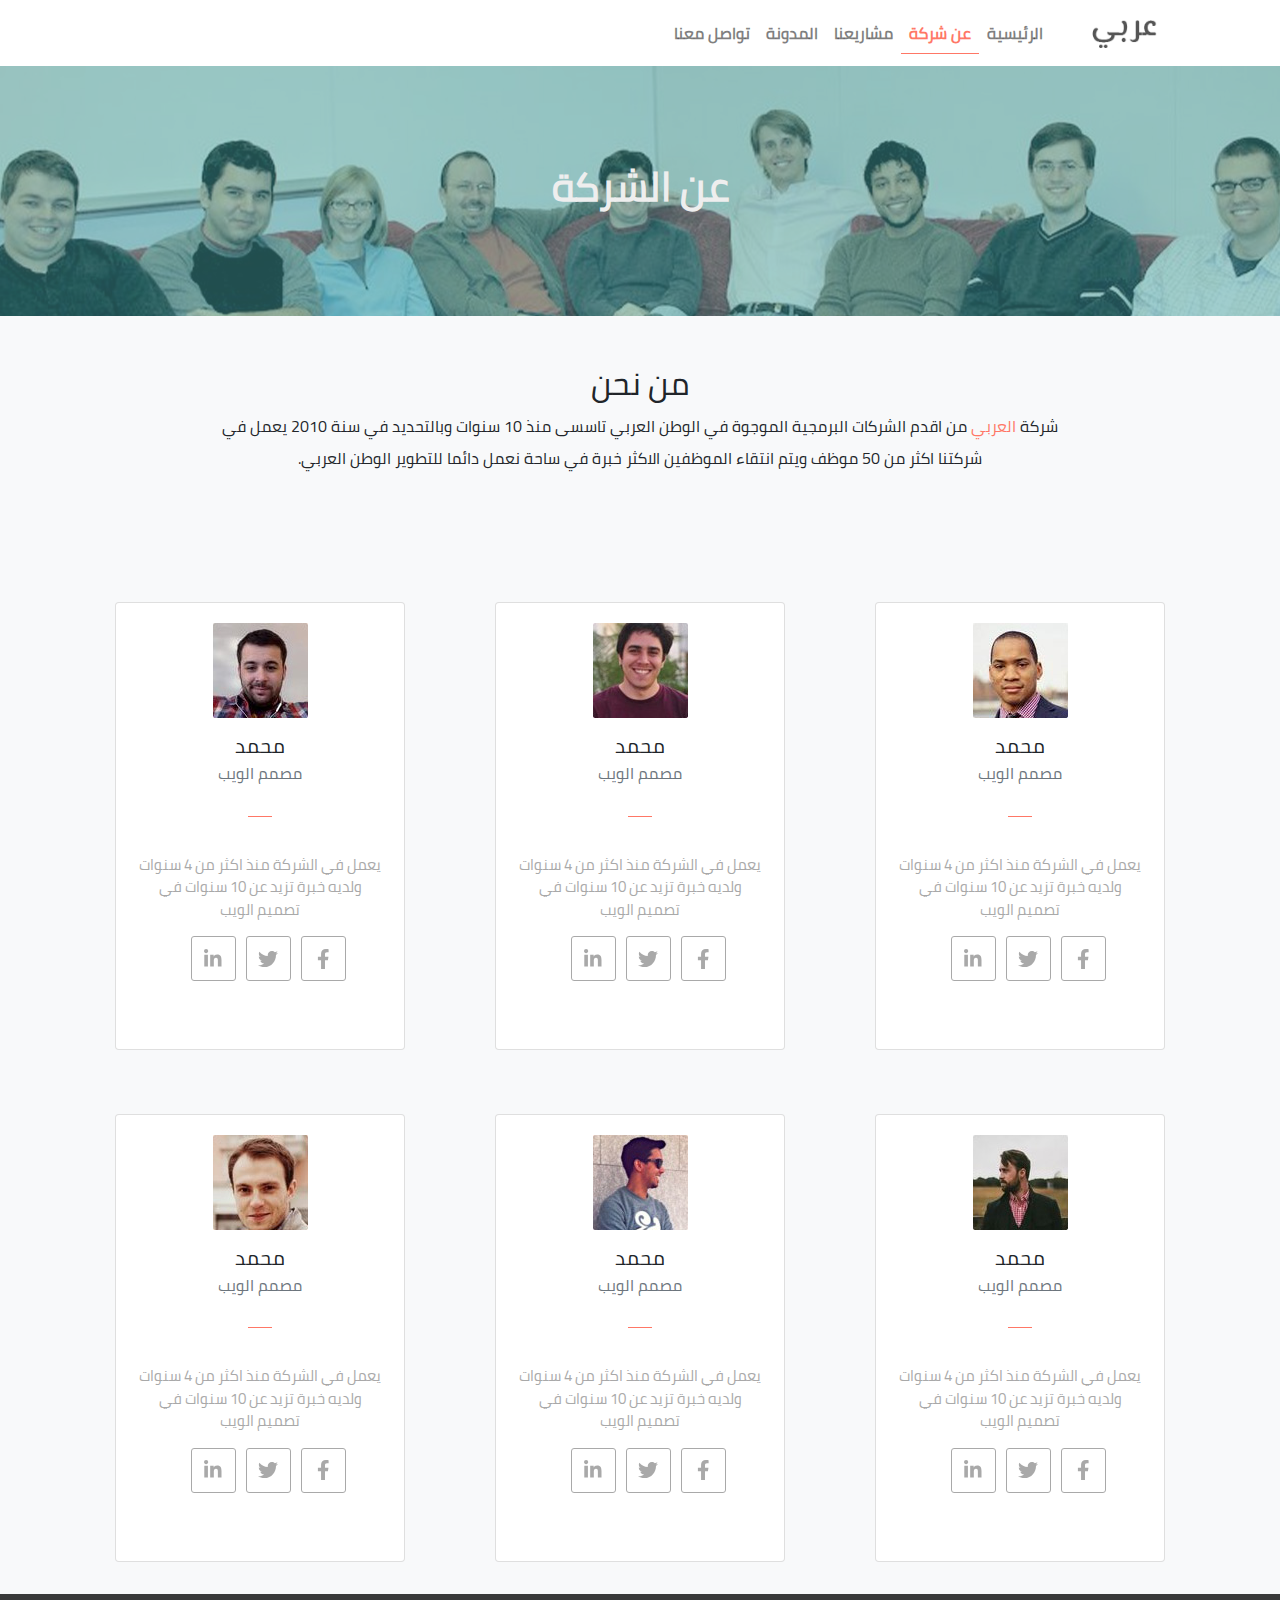
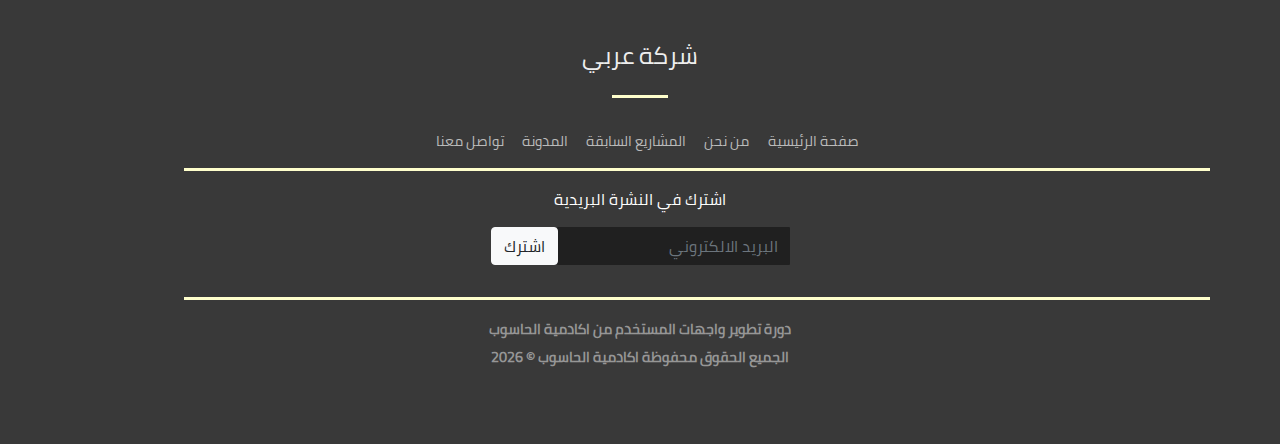
==== about.html @ d9197313 "Build Files Uploaded" ====
<!doctype html><html lang="en"><head><meta charset="UTF-8"><meta http-equiv="X-UA-Compatible" content="IE=edge"><meta name="viewport" content="width=device-width,initial-scale=1"><title>شركة عربي | عن الشركة</title><script defer="defer" src="js/bundle.js"></script><link href="css/style.css" rel="stylesheet"></head><body><div class="container-fluid bg-light"><section class="top-menu"><nav class="navbar navbar-expand-lg navbar-light w-100"><button class="navbar-toggler" type="button" data-toggle="collapse" data-target="#navbarSupportedContent" aria-controls="navbarSupportedContent" aria-expanded="false" aria-label="Toggle navigation"><span class="navbar-toggler-icon"></span></button> <a href="index.html" class="navbar-brand p-0"><img src="./images/logo.png" alt="logo"></a><div class="collapse navbar-collapse" id="navbarSupportedContent"><ul class="navbar-nav ml-auto"><li class="nav-item py-2"><a class="nav-link" href="/index.html">الرئيسية</a></li><li class="nav-item py-2"><a class="nav-link" href="/about.html">عن شركة</a></li><li class="nav-item py-2"><a class="nav-link" href="/projects.html">مشاريعنا</a></li><li class="nav-item py-2"><a class="nav-link" href="/blog.html">المدونة</a></li><li class="nav-item py-2"><a class="nav-link" href="/contact.html">تواصل معنا</a></li></ul></div></nav></section><section class="banner banner-about"><div class="row"><div class="col-12"><div id="banner-img"><div class="overlay"><h1 class="title">عن الشركة</h1></div></div></div></div></section><section class="who-are-we my-5"><div class="row justify-content-center"><div class="col-8"><div class="text-center"><h2>من نحن</h2><p class="custom-paragraph mb-5">شركة <span class="company-name">العربي</span> من اقدم الشركات البرمجية الموجوة في الوطن العربي تاسسى منذ 10 سنوات وبالتحديد في سنة 2010 يعمل في شركتنا اكثر من 50 موظف ويتم انتقاء الموظفين الاكثر خبرة في ساحة نعمل دائما للتطوير الوطن العربي.</p></div></div></div></section><div class="our-team"><div class="container"><div class="row mt-5"><div class="col-md-6 col-lg-4 d-flex justify-content-center py-2"><div class="card my-4"><div class="card-body text-center mb-5" style="width:18rem"><img src="./images/team1.jpg" alt="team"><h5 class="card-title mt-3">محمد</h5><h6 class="card-subtitle mb-3 text-muted">مصمم الويب</h6><hr class="our-team-line"><p class="card-text">يعمل في الشركة منذ اكثر من 4 سنوات ولديه خبرة تزيد عن 10 سنوات في تصميم الويب</p><div class="social-about"><a href="#" class="linkedin-social one-social"><i class="fab fa-linkedin-in fa-lg"></i></a> <a href="#" class="twitter-social one-social"><i class="fab fa-twitter fa-lg"></i></a> <a href="#" class="facebook-social one-social"><i class="fab fa-facebook-f fa-lg"></i></a></div></div></div></div><div class="col-md-6 col-lg-4 d-flex justify-content-center py-2"><div class="card my-4"><div class="card-body text-center mb-5" style="width:18rem"><img src="./images/team2.jpg" alt="team"><h5 class="card-title mt-3">محمد</h5><h6 class="card-subtitle mb-3 text-muted">مصمم الويب</h6><hr class="our-team-line"><p class="card-text">يعمل في الشركة منذ اكثر من 4 سنوات ولديه خبرة تزيد عن 10 سنوات في تصميم الويب</p><div class="social-about"><a href="#" class="linkedin-social one-social"><i class="fab fa-linkedin-in fa-lg"></i></a> <a href="#" class="twitter-social one-social"><i class="fab fa-twitter fa-lg"></i></a> <a href="#" class="facebook-social one-social"><i class="fab fa-facebook-f fa-lg"></i></a></div></div></div></div><div class="col-md-6 col-lg-4 d-flex justify-content-center py-2"><div class="card my-4"><div class="card-body text-center mb-5" style="width:18rem"><img src="./images/team3.jpg" alt="team"><h5 class="card-title mt-3">محمد</h5><h6 class="card-subtitle mb-3 text-muted">مصمم الويب</h6><hr class="our-team-line"><p class="card-text">يعمل في الشركة منذ اكثر من 4 سنوات ولديه خبرة تزيد عن 10 سنوات في تصميم الويب</p><div class="social-about"><a href="#" class="linkedin-social one-social"><i class="fab fa-linkedin-in fa-lg"></i></a> <a href="#" class="twitter-social one-social"><i class="fab fa-twitter fa-lg"></i></a> <a href="#" class="facebook-social one-social"><i class="fab fa-facebook-f fa-lg"></i></a></div></div></div></div><div class="col-md-6 col-lg-4 d-flex justify-content-center py-2"><div class="card my-4"><div class="card-body text-center mb-5" style="width:18rem"><img src="./images/team4.jpg" alt="team"><h5 class="card-title mt-3">محمد</h5><h6 class="card-subtitle mb-3 text-muted">مصمم الويب</h6><hr class="our-team-line"><p class="card-text">يعمل في الشركة منذ اكثر من 4 سنوات ولديه خبرة تزيد عن 10 سنوات في تصميم الويب</p><div class="social-about"><a href="#" class="linkedin-social one-social"><i class="fab fa-linkedin-in fa-lg"></i></a> <a href="#" class="twitter-social one-social"><i class="fab fa-twitter fa-lg"></i></a> <a href="#" class="facebook-social one-social"><i class="fab fa-facebook-f fa-lg"></i></a></div></div></div></div><div class="col-md-6 col-lg-4 d-flex justify-content-center py-2"><div class="card my-4"><div class="card-body text-center mb-5" style="width:18rem"><img src="./images/team5.jpg" alt="team"><h5 class="card-title mt-3">محمد</h5><h6 class="card-subtitle mb-3 text-muted">مصمم الويب</h6><hr class="our-team-line"><p class="card-text">يعمل في الشركة منذ اكثر من 4 سنوات ولديه خبرة تزيد عن 10 سنوات في تصميم الويب</p><div class="social-about"><a href="#" class="linkedin-social one-social"><i class="fab fa-linkedin-in fa-lg"></i></a> <a href="#" class="twitter-social one-social"><i class="fab fa-twitter fa-lg"></i></a> <a href="#" class="facebook-social one-social"><i class="fab fa-facebook-f fa-lg"></i></a></div></div></div></div><div class="col-md-6 col-lg-4 d-flex justify-content-center py-2"><div class="card my-4"><div class="card-body text-center mb-5" style="width:18rem"><img src="./images/team6.jpg" alt="team"><h5 class="card-title mt-3">محمد</h5><h6 class="card-subtitle mb-3 text-muted">مصمم الويب</h6><hr class="our-team-line"><p class="card-text">يعمل في الشركة منذ اكثر من 4 سنوات ولديه خبرة تزيد عن 10 سنوات في تصميم الويب</p><div class="social-about"><a href="#" class="linkedin-social one-social"><i class="fab fa-linkedin-in fa-lg"></i></a> <a href="#" class="twitter-social one-social"><i class="fab fa-twitter fa-lg"></i></a> <a href="#" class="facebook-social one-social"><i class="fab fa-facebook-f fa-lg"></i></a></div></div></div></div></div></div></div></div><footer><div class="container"><div class="row text-cnetr"><div class="col-12 text-center"><h2 class="mt-5">شركة عربي</h2><hr class="line1"></div><div id="footer-nav-links" class="col-12 text-center mt-2"><a href=".">صفحة الرئيسية</a> <a href="about.html">من نحن </a><a href="projects.html">المشاريع السابقة </a><a href="blog.html">المدونة </a><a href="contact.html">تواصل معنا</a></div><hr class="line2"><div class="col-12 text-center"><label class="custom-heading text-white mb-3">اشترك في النشرة البريدية</label><form class="form form-inline justify-content-center"><div class="input-group input-group-lg mb-3"><div class="input-group-prepend"><input class="form-control" placeholder="البريد الالكتروني" aria-label="Example text with button addon" aria-describedby="button-addon1"></div><button class="btn btn-light" type="button" id="button-addon1">اشترك</button></div></form></div><hr class="line2"><div class="col-12 text-center"><a href="#" class="copyright-link copyright">دورة تطوير واجهات المستخدم من اكادمية الحاسوب</a><h5 class="copyright mt-2">الجميع الحقوق محفوظة اكادمية الحاسوب &copy; <span id="year"></span></h5></div></div></div></footer><script src="285ccde093209b141fe2.js"></script></body></html>
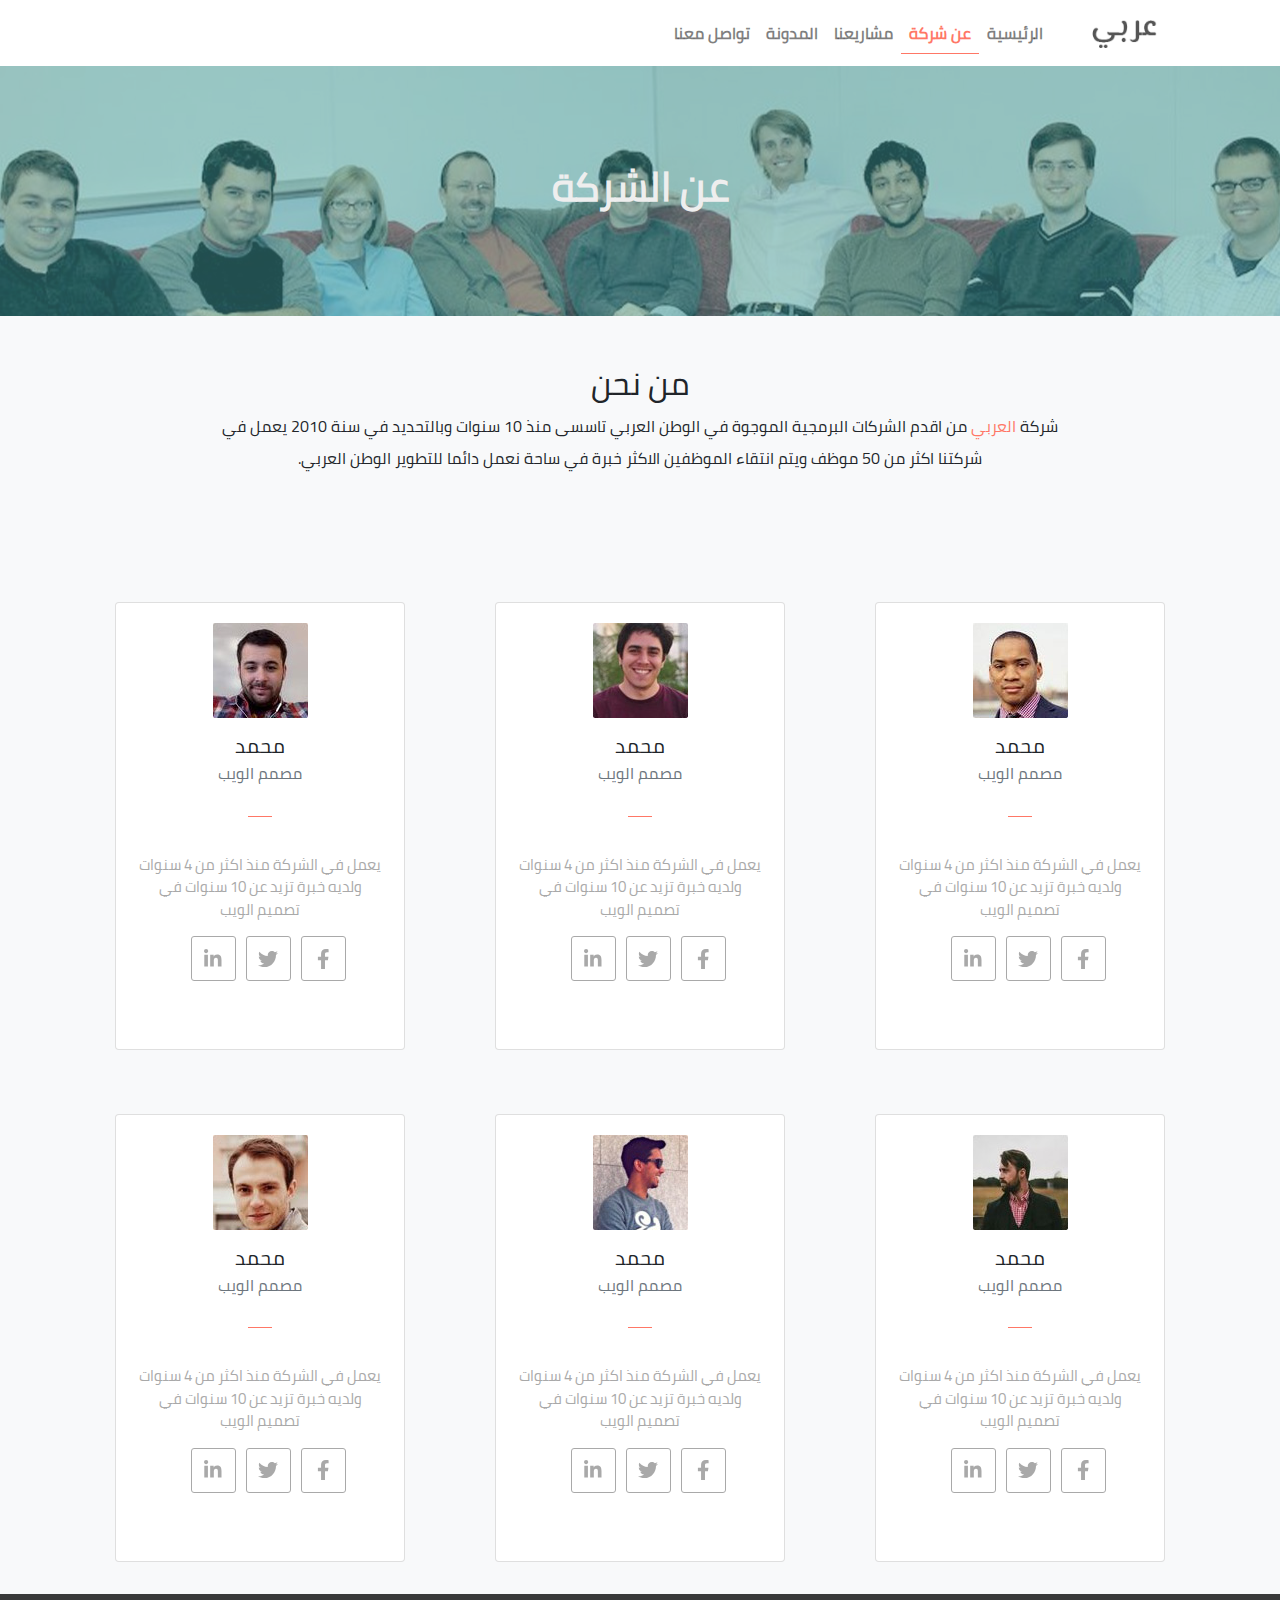
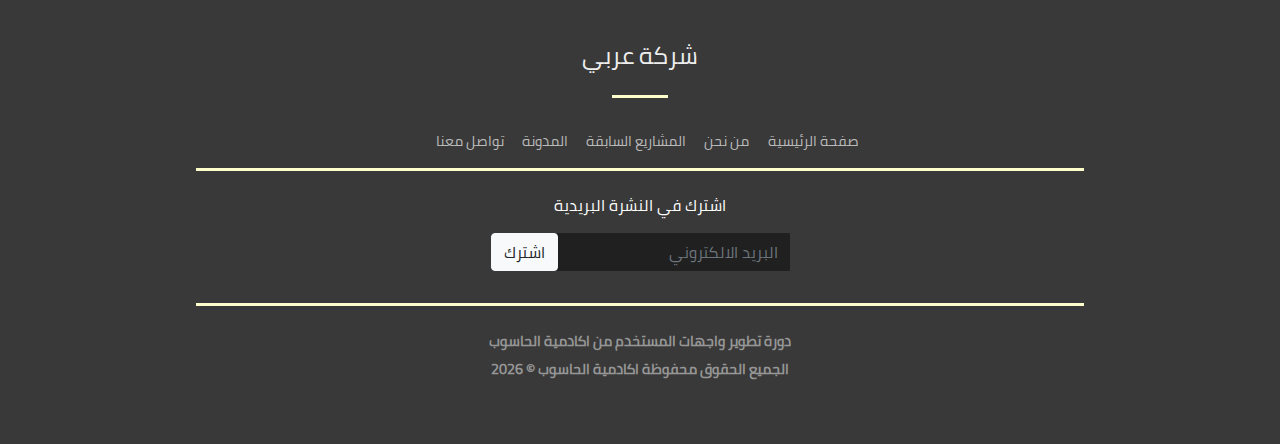
==== commit 308733a0: "Footer Files have Changed" ====
--- a/about.html
+++ b/about.html
@@ -1 +1 @@
-<!doctype html><html lang="en"><head><meta charset="UTF-8"><meta http-equiv="X-UA-Compatible" content="IE=edge"><meta name="viewport" content="width=device-width,initial-scale=1"><title>شركة عربي | عن الشركة</title><script defer="defer" src="js/bundle.js"></script><link href="css/style.css" rel="stylesheet"></head><body><div class="container-fluid bg-light"><section class="top-menu"><nav class="navbar navbar-expand-lg navbar-light w-100"><button class="navbar-toggler" type="button" data-toggle="collapse" data-target="#navbarSupportedContent" aria-controls="navbarSupportedContent" aria-expanded="false" aria-label="Toggle navigation"><span class="navbar-toggler-icon"></span></button> <a href="index.html" class="navbar-brand p-0"><img src="./images/logo.png" alt="logo"></a><div class="collapse navbar-collapse" id="navbarSupportedContent"><ul class="navbar-nav ml-auto"><li class="nav-item py-2"><a class="nav-link" href="/index.html">الرئيسية</a></li><li class="nav-item py-2"><a class="nav-link" href="/about.html">عن شركة</a></li><li class="nav-item py-2"><a class="nav-link" href="/projects.html">مشاريعنا</a></li><li class="nav-item py-2"><a class="nav-link" href="/blog.html">المدونة</a></li><li class="nav-item py-2"><a class="nav-link" href="/contact.html">تواصل معنا</a></li></ul></div></nav></section><section class="banner banner-about"><div class="row"><div class="col-12"><div id="banner-img"><div class="overlay"><h1 class="title">عن الشركة</h1></div></div></div></div></section><section class="who-are-we my-5"><div class="row justify-content-center"><div class="col-8"><div class="text-center"><h2>من نحن</h2><p class="custom-paragraph mb-5">شركة <span class="company-name">العربي</span> من اقدم الشركات البرمجية الموجوة في الوطن العربي تاسسى منذ 10 سنوات وبالتحديد في سنة 2010 يعمل في شركتنا اكثر من 50 موظف ويتم انتقاء الموظفين الاكثر خبرة في ساحة نعمل دائما للتطوير الوطن العربي.</p></div></div></div></section><div class="our-team"><div class="container"><div class="row mt-5"><div class="col-md-6 col-lg-4 d-flex justify-content-center py-2"><div class="card my-4"><div class="card-body text-center mb-5" style="width:18rem"><img src="./images/team1.jpg" alt="team"><h5 class="card-title mt-3">محمد</h5><h6 class="card-subtitle mb-3 text-muted">مصمم الويب</h6><hr class="our-team-line"><p class="card-text">يعمل في الشركة منذ اكثر من 4 سنوات ولديه خبرة تزيد عن 10 سنوات في تصميم الويب</p><div class="social-about"><a href="#" class="linkedin-social one-social"><i class="fab fa-linkedin-in fa-lg"></i></a> <a href="#" class="twitter-social one-social"><i class="fab fa-twitter fa-lg"></i></a> <a href="#" class="facebook-social one-social"><i class="fab fa-facebook-f fa-lg"></i></a></div></div></div></div><div class="col-md-6 col-lg-4 d-flex justify-content-center py-2"><div class="card my-4"><div class="card-body text-center mb-5" style="width:18rem"><img src="./images/team2.jpg" alt="team"><h5 class="card-title mt-3">محمد</h5><h6 class="card-subtitle mb-3 text-muted">مصمم الويب</h6><hr class="our-team-line"><p class="card-text">يعمل في الشركة منذ اكثر من 4 سنوات ولديه خبرة تزيد عن 10 سنوات في تصميم الويب</p><div class="social-about"><a href="#" class="linkedin-social one-social"><i class="fab fa-linkedin-in fa-lg"></i></a> <a href="#" class="twitter-social one-social"><i class="fab fa-twitter fa-lg"></i></a> <a href="#" class="facebook-social one-social"><i class="fab fa-facebook-f fa-lg"></i></a></div></div></div></div><div class="col-md-6 col-lg-4 d-flex justify-content-center py-2"><div class="card my-4"><div class="card-body text-center mb-5" style="width:18rem"><img src="./images/team3.jpg" alt="team"><h5 class="card-title mt-3">محمد</h5><h6 class="card-subtitle mb-3 text-muted">مصمم الويب</h6><hr class="our-team-line"><p class="card-text">يعمل في الشركة منذ اكثر من 4 سنوات ولديه خبرة تزيد عن 10 سنوات في تصميم الويب</p><div class="social-about"><a href="#" class="linkedin-social one-social"><i class="fab fa-linkedin-in fa-lg"></i></a> <a href="#" class="twitter-social one-social"><i class="fab fa-twitter fa-lg"></i></a> <a href="#" class="facebook-social one-social"><i class="fab fa-facebook-f fa-lg"></i></a></div></div></div></div><div class="col-md-6 col-lg-4 d-flex justify-content-center py-2"><div class="card my-4"><div class="card-body text-center mb-5" style="width:18rem"><img src="./images/team4.jpg" alt="team"><h5 class="card-title mt-3">محمد</h5><h6 class="card-subtitle mb-3 text-muted">مصمم الويب</h6><hr class="our-team-line"><p class="card-text">يعمل في الشركة منذ اكثر من 4 سنوات ولديه خبرة تزيد عن 10 سنوات في تصميم الويب</p><div class="social-about"><a href="#" class="linkedin-social one-social"><i class="fab fa-linkedin-in fa-lg"></i></a> <a href="#" class="twitter-social one-social"><i class="fab fa-twitter fa-lg"></i></a> <a href="#" class="facebook-social one-social"><i class="fab fa-facebook-f fa-lg"></i></a></div></div></div></div><div class="col-md-6 col-lg-4 d-flex justify-content-center py-2"><div class="card my-4"><div class="card-body text-center mb-5" style="width:18rem"><img src="./images/team5.jpg" alt="team"><h5 class="card-title mt-3">محمد</h5><h6 class="card-subtitle mb-3 text-muted">مصمم الويب</h6><hr class="our-team-line"><p class="card-text">يعمل في الشركة منذ اكثر من 4 سنوات ولديه خبرة تزيد عن 10 سنوات في تصميم الويب</p><div class="social-about"><a href="#" class="linkedin-social one-social"><i class="fab fa-linkedin-in fa-lg"></i></a> <a href="#" class="twitter-social one-social"><i class="fab fa-twitter fa-lg"></i></a> <a href="#" class="facebook-social one-social"><i class="fab fa-facebook-f fa-lg"></i></a></div></div></div></div><div class="col-md-6 col-lg-4 d-flex justify-content-center py-2"><div class="card my-4"><div class="card-body text-center mb-5" style="width:18rem"><img src="./images/team6.jpg" alt="team"><h5 class="card-title mt-3">محمد</h5><h6 class="card-subtitle mb-3 text-muted">مصمم الويب</h6><hr class="our-team-line"><p class="card-text">يعمل في الشركة منذ اكثر من 4 سنوات ولديه خبرة تزيد عن 10 سنوات في تصميم الويب</p><div class="social-about"><a href="#" class="linkedin-social one-social"><i class="fab fa-linkedin-in fa-lg"></i></a> <a href="#" class="twitter-social one-social"><i class="fab fa-twitter fa-lg"></i></a> <a href="#" class="facebook-social one-social"><i class="fab fa-facebook-f fa-lg"></i></a></div></div></div></div></div></div></div></div><footer><div class="container"><div class="row text-cnetr"><div class="col-12 text-center"><h2 class="mt-5">شركة عربي</h2><hr class="line1"></div><div id="footer-nav-links" class="col-12 text-center mt-2"><a href=".">صفحة الرئيسية</a> <a href="about.html">من نحن </a><a href="projects.html">المشاريع السابقة </a><a href="blog.html">المدونة </a><a href="contact.html">تواصل معنا</a></div><hr class="line2"><div class="col-12 text-center"><label class="custom-heading text-white mb-3">اشترك في النشرة البريدية</label><form class="form form-inline justify-content-center"><div class="input-group input-group-lg mb-3"><div class="input-group-prepend"><input class="form-control" placeholder="البريد الالكتروني" aria-label="Example text with button addon" aria-describedby="button-addon1"></div><button class="btn btn-light" type="button" id="button-addon1">اشترك</button></div></form></div><hr class="line2"><div class="col-12 text-center"><a href="#" class="copyright-link copyright">دورة تطوير واجهات المستخدم من اكادمية الحاسوب</a><h5 class="copyright mt-2">الجميع الحقوق محفوظة اكادمية الحاسوب &copy; <span id="year"></span></h5></div></div></div></footer><script src="285ccde093209b141fe2.js"></script></body></html>+<!doctype html><html lang="en"><head><meta charset="UTF-8"><meta http-equiv="X-UA-Compatible" content="IE=edge"><meta name="viewport" content="width=device-width,initial-scale=1"><title>شركة عربي | عن الشركة</title><script defer="defer" src="js/bundle.js"></script><link href="css/style.css" rel="stylesheet"></head><body><div class="container-fluid bg-light"><section class="top-menu"><nav class="navbar navbar-expand-lg navbar-light w-100"><button class="navbar-toggler" type="button" data-toggle="collapse" data-target="#navbarSupportedContent" aria-controls="navbarSupportedContent" aria-expanded="false" aria-label="Toggle navigation"><span class="navbar-toggler-icon"></span></button> <a href="index.html" class="navbar-brand p-0"><img src="./images/logo.png" alt="logo"></a><div class="collapse navbar-collapse" id="navbarSupportedContent"><ul class="navbar-nav ml-auto"><li class="nav-item py-2"><a class="nav-link" href="/index.html">الرئيسية</a></li><li class="nav-item py-2"><a class="nav-link" href="/about.html">عن شركة</a></li><li class="nav-item py-2"><a class="nav-link" href="/projects.html">مشاريعنا</a></li><li class="nav-item py-2"><a class="nav-link" href="/blog.html">المدونة</a></li><li class="nav-item py-2"><a class="nav-link" href="/contact.html">تواصل معنا</a></li></ul></div></nav></section><section class="banner banner-about"><div class="row"><div class="col-12"><div id="banner-img"><div class="overlay"><h1 class="title">عن الشركة</h1></div></div></div></div></section><section class="who-are-we my-5"><div class="row justify-content-center"><div class="col-8"><div class="text-center"><h2>من نحن</h2><p class="custom-paragraph mb-5">شركة <span class="company-name">العربي</span> من اقدم الشركات البرمجية الموجوة في الوطن العربي تاسسى منذ 10 سنوات وبالتحديد في سنة 2010 يعمل في شركتنا اكثر من 50 موظف ويتم انتقاء الموظفين الاكثر خبرة في ساحة نعمل دائما للتطوير الوطن العربي.</p></div></div></div></section><div class="our-team"><div class="container"><div class="row mt-5"><div class="col-md-6 col-lg-4 d-flex justify-content-center py-2"><div class="card my-4"><div class="card-body text-center mb-5" style="width:18rem"><img src="./images/team1.jpg" alt="team"><h5 class="card-title mt-3">محمد</h5><h6 class="card-subtitle mb-3 text-muted">مصمم الويب</h6><hr class="our-team-line"><p class="card-text">يعمل في الشركة منذ اكثر من 4 سنوات ولديه خبرة تزيد عن 10 سنوات في تصميم الويب</p><div class="social-about"><a href="#" class="linkedin-social one-social"><i class="fab fa-linkedin-in fa-lg"></i></a> <a href="#" class="twitter-social one-social"><i class="fab fa-twitter fa-lg"></i></a> <a href="#" class="facebook-social one-social"><i class="fab fa-facebook-f fa-lg"></i></a></div></div></div></div><div class="col-md-6 col-lg-4 d-flex justify-content-center py-2"><div class="card my-4"><div class="card-body text-center mb-5" style="width:18rem"><img src="./images/team2.jpg" alt="team"><h5 class="card-title mt-3">محمد</h5><h6 class="card-subtitle mb-3 text-muted">مصمم الويب</h6><hr class="our-team-line"><p class="card-text">يعمل في الشركة منذ اكثر من 4 سنوات ولديه خبرة تزيد عن 10 سنوات في تصميم الويب</p><div class="social-about"><a href="#" class="linkedin-social one-social"><i class="fab fa-linkedin-in fa-lg"></i></a> <a href="#" class="twitter-social one-social"><i class="fab fa-twitter fa-lg"></i></a> <a href="#" class="facebook-social one-social"><i class="fab fa-facebook-f fa-lg"></i></a></div></div></div></div><div class="col-md-6 col-lg-4 d-flex justify-content-center py-2"><div class="card my-4"><div class="card-body text-center mb-5" style="width:18rem"><img src="./images/team3.jpg" alt="team"><h5 class="card-title mt-3">محمد</h5><h6 class="card-subtitle mb-3 text-muted">مصمم الويب</h6><hr class="our-team-line"><p class="card-text">يعمل في الشركة منذ اكثر من 4 سنوات ولديه خبرة تزيد عن 10 سنوات في تصميم الويب</p><div class="social-about"><a href="#" class="linkedin-social one-social"><i class="fab fa-linkedin-in fa-lg"></i></a> <a href="#" class="twitter-social one-social"><i class="fab fa-twitter fa-lg"></i></a> <a href="#" class="facebook-social one-social"><i class="fab fa-facebook-f fa-lg"></i></a></div></div></div></div><div class="col-md-6 col-lg-4 d-flex justify-content-center py-2"><div class="card my-4"><div class="card-body text-center mb-5" style="width:18rem"><img src="./images/team4.jpg" alt="team"><h5 class="card-title mt-3">محمد</h5><h6 class="card-subtitle mb-3 text-muted">مصمم الويب</h6><hr class="our-team-line"><p class="card-text">يعمل في الشركة منذ اكثر من 4 سنوات ولديه خبرة تزيد عن 10 سنوات في تصميم الويب</p><div class="social-about"><a href="#" class="linkedin-social one-social"><i class="fab fa-linkedin-in fa-lg"></i></a> <a href="#" class="twitter-social one-social"><i class="fab fa-twitter fa-lg"></i></a> <a href="#" class="facebook-social one-social"><i class="fab fa-facebook-f fa-lg"></i></a></div></div></div></div><div class="col-md-6 col-lg-4 d-flex justify-content-center py-2"><div class="card my-4"><div class="card-body text-center mb-5" style="width:18rem"><img src="./images/team5.jpg" alt="team"><h5 class="card-title mt-3">محمد</h5><h6 class="card-subtitle mb-3 text-muted">مصمم الويب</h6><hr class="our-team-line"><p class="card-text">يعمل في الشركة منذ اكثر من 4 سنوات ولديه خبرة تزيد عن 10 سنوات في تصميم الويب</p><div class="social-about"><a href="#" class="linkedin-social one-social"><i class="fab fa-linkedin-in fa-lg"></i></a> <a href="#" class="twitter-social one-social"><i class="fab fa-twitter fa-lg"></i></a> <a href="#" class="facebook-social one-social"><i class="fab fa-facebook-f fa-lg"></i></a></div></div></div></div><div class="col-md-6 col-lg-4 d-flex justify-content-center py-2"><div class="card my-4"><div class="card-body text-center mb-5" style="width:18rem"><img src="./images/team6.jpg" alt="team"><h5 class="card-title mt-3">محمد</h5><h6 class="card-subtitle mb-3 text-muted">مصمم الويب</h6><hr class="our-team-line"><p class="card-text">يعمل في الشركة منذ اكثر من 4 سنوات ولديه خبرة تزيد عن 10 سنوات في تصميم الويب</p><div class="social-about"><a href="#" class="linkedin-social one-social"><i class="fab fa-linkedin-in fa-lg"></i></a> <a href="#" class="twitter-social one-social"><i class="fab fa-twitter fa-lg"></i></a> <a href="#" class="facebook-social one-social"><i class="fab fa-facebook-f fa-lg"></i></a></div></div></div></div></div></div></div></div><footer><div class="container"><div class="row text-cnetr"><div class="col-12 text-center"><h2 class="mt-5">شركة عربي</h2><hr class="line1"></div><div id="footer-nav-links" class="col-12 text-center mt-2"><a href=".">صفحة الرئيسية</a> <a href="about.html">من نحن </a><a href="projects.html">المشاريع السابقة </a><a href="blog.html">المدونة </a><a href="contact.html">تواصل معنا</a><hr class="line2"></div><div class="col-12 text-center"><label class="custom-heading text-white mb-3">اشترك في النشرة البريدية</label><form class="form form-inline justify-content-center"><div class="input-group input-group-lg mb-3"><div class="input-group-prepend"><input class="form-control" placeholder="البريد الالكتروني" aria-label="Example text with button addon" aria-describedby="button-addon1"></div><button class="btn btn-light" type="button" id="button-addon1">اشترك</button></div></form><hr class="line2"></div><div class="col-12 text-center"><a href="#" class="copyright-link copyright">دورة تطوير واجهات المستخدم من اكادمية الحاسوب</a><h5 class="copyright mt-2">الجميع الحقوق محفوظة اكادمية الحاسوب &copy; <span id="year"></span></h5></div></div></div></footer><script src="285ccde093209b141fe2.js"></script></body></html>